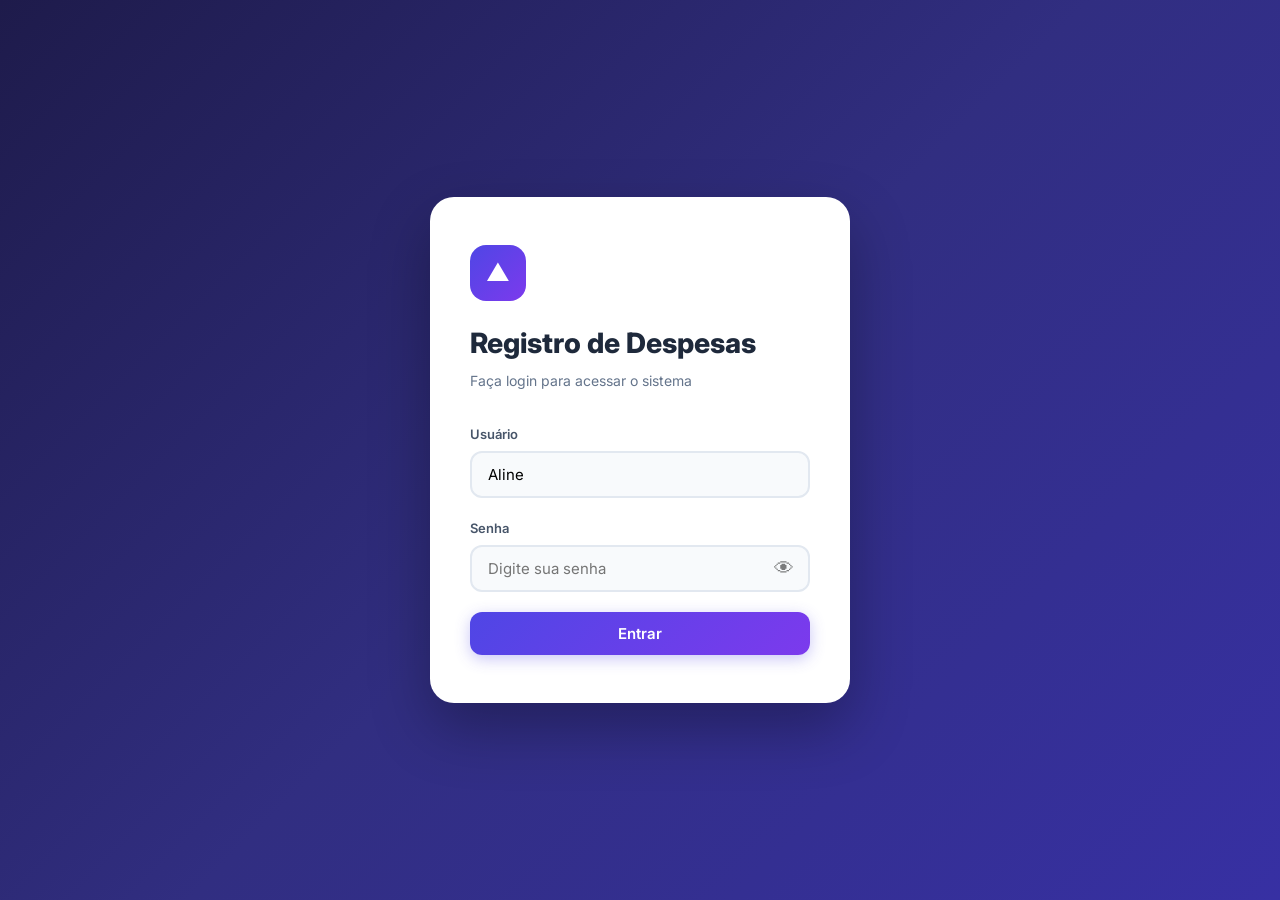
==== public/index.html @ d88d6b4b "feat: sistema de registro de despesas com integracao Google Sheets" ====
<!DOCTYPE html>
<html lang="pt-BR">
<head>
  <meta charset="UTF-8">
  <meta name="viewport" content="width=device-width, initial-scale=1.0">
  <title>Registro de Despesas</title>
  <link rel="preconnect" href="https://fonts.googleapis.com">
  <link href="https://fonts.googleapis.com/css2?family=Inter:wght@300;400;500;600;700;800&display=swap" rel="stylesheet">
  <link rel="stylesheet" href="css/style.css">
</head>
<body>

<div id="loginScreen">
  <div class="login-card">
    <div class="logo">&#9650;</div>
    <h1>Registro de Despesas</h1>
    <p>Faça login para acessar o sistema</p>
    <div class="login-error" id="loginError">Usuário ou senha incorretos.</div>
    <div class="form-group">
      <label>Usuário</label>
      <input type="text" id="loginUser" value="Aline" placeholder="Digite seu usuário" autocomplete="off">
    </div>
    <div class="form-group">
      <label>Senha</label>
      <div class="password-wrapper">
        <input type="password" id="loginPass" placeholder="Digite sua senha" autocomplete="off">
        <button type="button" class="toggle-senha" onclick="toggleSenha()" tabindex="-1">&#128065;</button>
      </div>
    </div>
    <button class="btn btn-primary" id="loginBtn" onclick="fazerLogin()">Entrar</button>
  </div>
</div>

<div id="app">
  <div class="app-header">
    <div class="app-header-inner">
      <h2>&#9650; Registro de Despesas</h2>
      <div class="user-info">
        <span id="userDisplay">Aline</span>
        <button class="btn-logout" onclick="fazerLogout()">Sair</button>
      </div>
    </div>
  </div>

  <div class="container">
    <div class="nav-bar">
      <div class="nav-month">
        <button class="nav-btn" onclick="navegarMes(-1)" title="Mês Anterior">&#9664;</button>
        <span class="month-display" id="monthDisplay">Carregando...</span>
        <button class="nav-btn" onclick="navegarMes(1)" title="Próximo Mês">&#9654;</button>
      </div>
      <div class="nav-info">
        <span class="pagamento-label" id="pagamentoLabel">Pagamento: ---</span>
        <div class="vencimento-group">
          <label>Vencimento:</label>
          <input type="number" id="vencimentoInput" min="1" max="31" onchange="salvarVencimento()">
        </div>
      </div>
    </div>

    <div class="summary-grid" id="summaryGrid">
      <div class="summary-card" id="cardSaldoAnterior">
        <div class="label" id="labelSaldoAnterior">Saldo Anterior</div>
        <div class="value default" id="valueSaldoAnterior">R$ 0,00</div>
      </div>
      <div class="summary-card">
        <div class="label">Total Débito Atual</div>
        <div class="value default" id="valueDebitoAtual">R$ 0,00</div>
      </div>
      <div class="summary-card">
        <div class="label">Total Débito Geral</div>
        <div class="value default" id="valueDebitoGeral">R$ 0,00</div>
      </div>
      <div class="summary-card">
        <div class="label">Total Valor Pago</div>
        <div class="value default" id="valueTotalPago">R$ 0,00</div>
      </div>
    </div>

    <div class="summary-card saldo-pendente" style="margin-bottom:20px;">
      <div class="label">Saldo Pendente</div>
      <div class="value" id="valueSaldoPendente">R$ 0,00</div>
    </div>

    <div class="avulso-section">
      <div class="avulso-header" onclick="toggleAvulso()">
        <h3>Valor Avulso</h3>
        <button class="avulso-toggle" id="avulsoToggle">&#9660;</button>
      </div>
      <div class="avulso-body" id="avulsoBody">
        <div class="avulso-form">
          <div class="form-group">
            <label>Valor (R$)</label>
            <input type="number" id="avulsoValor" step="0.01" min="0" placeholder="0,00">
          </div>
          <div class="form-group">
            <label>Data Pagamento</label>
            <input type="date" id="avulsoData">
          </div>
          <div class="form-group">
            <label>Descrição</label>
            <input type="text" id="avulsoDesc" placeholder="Descrição do avulso">
          </div>
          <div class="form-group" style="flex:0 0 auto;">
            <button class="btn btn-success" onclick="registrarAvulso()">Adicionar</button>
          </div>
        </div>
      </div>
    </div>

    <div class="form-section">
      <h3 id="formTitle">Nova Compra / Empréstimo</h3>
      <input type="hidden" id="editId">
      <div class="form-row">
        <div class="form-group">
          <label>Data da Compra</label>
          <input type="date" id="inputData">
        </div>
        <div class="form-group">
          <label>Descrição</label>
          <input type="text" id="inputDesc" placeholder="Ex: Geladeira, Curso, etc">
        </div>
      </div>
      <div class="form-row">
        <div class="form-group">
          <label>Valor Total (R$)</label>
          <input type="number" id="inputValorTotal" step="0.01" min="0" placeholder="0,00" oninput="calcularValorParcela()">
        </div>
        <div class="form-group">
          <label>Total de Parcelas</label>
          <input type="number" id="inputParcelas" min="1" value="1" oninput="calcularValorParcela()">
        </div>
        <div class="form-group">
          <label>Valor das Parcelas (R$)</label>
          <input type="number" id="inputValorParcela" step="0.01" min="0" placeholder="0,00">
        </div>
      </div>
      <div class="form-row">
        <div class="btn-group">
          <button class="btn btn-primary" id="btnSalvar" onclick="salvarCompra()">Registrar</button>
          <button class="btn btn-secondary" id="btnCancelar" onclick="cancelarEdicao()" style="display:none;">Cancelar</button>
        </div>
      </div>
    </div>

    <div class="table-section">
      <div class="table-header">
        <h3 id="tableTitle">Registros do Mês</h3>
        <span style="font-size:13px;color:#64748b;" id="totalRegistros">0 registro(s)</span>
      </div>
      <div class="table-wrapper">
        <table>
          <thead>
            <tr>
              <th>Data</th>
              <th>Descrição</th>
              <th>Parcela</th>
              <th>Valor</th>
              <th style="text-align:center;">Pago</th>
              <th>Valor Pago</th>
              <th>Data Pagto</th>
              <th style="text-align:center;">Ações</th>
            </tr>
          </thead>
          <tbody id="tabelaParcelas">
            <tr class="vazio-row"><td colspan="8">Nenhum registro para este mês.</td></tr>
          </tbody>
        </table>
      </div>
    </div>
  </div>
</div>

<div class="alert-overlay" id="alertOverlay">
  <div class="alert-box">
    <h3 id="alertTitle">Confirmação</h3>
    <p id="alertMessage">Deseja realmente realizar esta ação?</p>
    <div class="alert-btns">
      <button class="btn btn-secondary" onclick="fecharAlert(false)">Cancelar</button>
      <button class="btn btn-primary" id="alertConfirmBtn" onclick="fecharAlert(true)">Confirmar</button>
    </div>
  </div>
</div>

<div class="loading-overlay" id="loadingOverlay">
  <div class="spinner"></div>
</div>

<div class="toast-container" id="toastContainer"></div>

<script src="js/app.js"></script>
</body>
</html>
---- public/css/style.css ----
*, *::before, *::after { box-sizing: border-box; margin: 0; padding: 0; }
html { font-size: 16px; }
body {
  font-family: 'Inter', -apple-system, system-ui, sans-serif;
  background: #f0f2f5;
  color: #1e293b;
  line-height: 1.6;
  min-height: 100vh;
}
input, button, select, textarea {
  font-family: inherit;
  font-size: inherit;
}
input[type="number"]::-webkit-inner-spin-button,
input[type="number"]::-webkit-outer-spin-button { -webkit-appearance: none; margin: 0; }
input[type="number"] { -moz-appearance: textfield; }

#loginScreen {
  position: fixed; inset: 0;
  display: flex; align-items: center; justify-content: center;
  background: linear-gradient(135deg, #1e1b4b 0%, #312e81 50%, #3730a3 100%);
  z-index: 1000;
}
.login-card {
  background: white;
  border-radius: 24px;
  padding: 48px 40px;
  width: 100%; max-width: 420px;
  margin: 20px;
  box-shadow: 0 25px 60px rgba(0,0,0,0.3);
}
.login-card h1 {
  font-size: 28px; font-weight: 800;
  color: #1e293b; margin-bottom: 4px;
}
.login-card p {
  color: #64748b; font-size: 14px;
  margin-bottom: 32px;
}
.login-card .logo {
  width: 56px; height: 56px;
  background: linear-gradient(135deg, #4f46e5, #7c3aed);
  border-radius: 16px;
  display: flex; align-items: center; justify-content: center;
  font-size: 24px; color: white; margin-bottom: 20px;
}
.form-group { margin-bottom: 20px; }
.form-group label {
  display: block; font-size: 13px; font-weight: 600;
  color: #475569; margin-bottom: 6px;
}
.form-group input {
  width: 100%; padding: 12px 16px;
  border: 2px solid #e2e8f0; border-radius: 12px;
  font-size: 15px; transition: border-color 0.2s;
  background: #f8fafc;
}
.form-group input:focus {
  outline: none; border-color: #4f46e5;
  background: white; box-shadow: 0 0 0 4px rgba(79,70,229,0.1);
}
.password-wrapper {
  display: flex; align-items: center;
  border: 2px solid #e2e8f0; border-radius: 12px;
  background: #f8fafc;
}
.password-wrapper input {
  border: none; border-radius: 12px 0 0 12px;
  background: transparent;
}
.password-wrapper input:focus {
  box-shadow: none;
}
.toggle-senha {
  background: transparent; border: none;
  padding: 0 14px; cursor: pointer; font-size: 20px;
  line-height: 1; opacity: 0.5;
}
.toggle-senha:hover { opacity: 1; }
.btn {
  display: inline-flex; align-items: center; justify-content: center; gap: 8px;
  padding: 12px 24px; border: none; border-radius: 12px;
  font-weight: 600; font-size: 15px; cursor: pointer;
  transition: all 0.2s; text-decoration: none;
}
.btn-primary {
  background: linear-gradient(135deg, #4f46e5, #7c3aed);
  color: white; width: 100%;
  box-shadow: 0 4px 15px rgba(79,70,229,0.3);
}
.btn-primary:hover { transform: translateY(-1px); box-shadow: 0 6px 20px rgba(79,70,229,0.4); }
.btn-primary:active { transform: translateY(0); }
.btn-secondary { background: #e2e8f0; color: #475569; }
.btn-secondary:hover { background: #cbd5e1; }
.btn-success { background: #059669; color: white; }
.btn-success:hover { background: #047857; }
.btn-danger { background: #ef4444; color: white; }
.btn-danger:hover { background: #dc2626; }
.btn-warning { background: #d97706; color: white; }
.btn-warning:hover { background: #b45309; }
.btn-sm { padding: 6px 12px; font-size: 13px; border-radius: 8px; }
.btn-xs { padding: 4px 8px; font-size: 11px; border-radius: 6px; }
.btn-outline {
  background: transparent; border: 2px solid #e2e8f0; color: #475569;
}
.btn-outline:hover { border-color: #4f46e5; color: #4f46e5; }
.login-error {
  background: #fef2f2; border: 1px solid #fecaca;
  color: #dc2626; padding: 10px 16px; border-radius: 10px;
  font-size: 13px; text-align: center; margin-bottom: 16px; display: none;
}

#app { display: none; min-height: 100vh; }
.app-header {
  background: linear-gradient(135deg, #1e1b4b 0%, #312e81 100%);
  padding: 20px 24px; color: white;
  position: sticky; top: 0; z-index: 100;
  box-shadow: 0 4px 20px rgba(0,0,0,0.15);
}
.app-header-inner {
  max-width: 1200px; margin: 0 auto;
  display: flex; align-items: center; justify-content: space-between;
}
.app-header h2 { font-size: 20px; font-weight: 700; }
.app-header .user-info { display: flex; align-items: center; gap: 12px; }
.app-header .user-info span { font-size: 14px; opacity: 0.9; }
.btn-logout {
  background: rgba(255,255,255,0.15); color: white;
  border: 1px solid rgba(255,255,255,0.2);
  padding: 8px 16px; border-radius: 10px; cursor: pointer;
  font-size: 13px; font-weight: 500; transition: all 0.2s;
}
.btn-logout:hover { background: rgba(255,255,255,0.25); }
.container { max-width: 1200px; margin: 0 auto; padding: 20px 24px; }

.nav-bar {
  background: white; border-radius: 16px;
  padding: 16px 24px; margin-bottom: 20px;
  box-shadow: 0 1px 3px rgba(0,0,0,0.06);
  display: flex; align-items: center; justify-content: space-between;
  flex-wrap: wrap; gap: 12px;
}
.nav-month { display: flex; align-items: center; gap: 12px; }
.nav-month .month-display {
  font-size: 18px; font-weight: 700; color: #1e293b;
  min-width: 200px; text-align: center;
}
.nav-btn {
  background: #f1f5f9; border: none;
  width: 40px; height: 40px; border-radius: 12px;
  display: flex; align-items: center; justify-content: center;
  cursor: pointer; font-size: 18px; color: #475569;
  transition: all 0.2s;
}
.nav-btn:hover { background: #e2e8f0; color: #1e293b; }
.nav-btn:disabled { opacity: 0.4; cursor: not-allowed; }
.nav-info { display: flex; align-items: center; gap: 16px; flex-wrap: wrap; }
.nav-info label { font-size: 13px; font-weight: 600; color: #64748b; }
.nav-info input {
  padding: 8px 12px; border: 2px solid #e2e8f0; border-radius: 8px;
  font-size: 14px; width: 60px; text-align: center;
}
.nav-info input:focus { outline: none; border-color: #4f46e5; }
.nav-info .vencimento-group { display: flex; align-items: center; gap: 8px; }
.nav-info .pagamento-label {
  background: #eef2ff; color: #4f46e5;
  padding: 6px 14px; border-radius: 8px;
  font-size: 13px; font-weight: 600;
}

.summary-grid {
  display: grid;
  grid-template-columns: repeat(auto-fit, minmax(200px, 1fr));
  gap: 16px; margin-bottom: 20px;
}
.summary-card {
  background: white; border-radius: 16px;
  padding: 20px; box-shadow: 0 1px 3px rgba(0,0,0,0.06);
}
.summary-card .label {
  font-size: 12px; font-weight: 600; color: #64748b;
  text-transform: uppercase; letter-spacing: 0.5px;
  margin-bottom: 6px;
}
.summary-card .value { font-size: 28px; font-weight: 800; }
.summary-card .value.positive { color: #059669; }
.summary-card .value.negative { color: #dc2626; }
.summary-card .value.default { color: #1e293b; }
.summary-card.saldo-pendente {
  background: linear-gradient(135deg, #4f46e5, #7c3aed);
  color: white;
}
.summary-card.saldo-pendente .label { color: rgba(255,255,255,0.7); }
.summary-card.saldo-pendente .value { color: white; }
.summary-card .sub-text { font-size: 12px; color: #94a3b8; margin-top: 4px; }
.saldo-anterior-positivo .label { color: #059669; }
.saldo-anterior-negativo .label { color: #dc2626; }

.avulso-section {
  background: white; border-radius: 16px;
  padding: 20px 24px; margin-bottom: 20px;
  box-shadow: 0 1px 3px rgba(0,0,0,0.06);
}
.avulso-header { display: flex; align-items: center; gap: 12px; cursor: pointer; }
.avulso-header h3 { font-size: 16px; font-weight: 700; color: #1e293b; flex: 1; }
.avulso-toggle {
  width: 32px; height: 32px; border-radius: 8px;
  background: #f1f5f9; border: none; cursor: pointer;
  display: flex; align-items: center; justify-content: center;
  font-size: 16px; transition: transform 0.2s;
}
.avulso-toggle.open { transform: rotate(180deg); }
.avulso-body {
  margin-top: 16px; padding-top: 16px; border-top: 1px solid #f1f5f9;
  display: none;
}
.avulso-body.open { display: block; }
.avulso-form { display: flex; flex-wrap: wrap; gap: 12px; align-items: flex-end; }
.avulso-form .form-group { margin-bottom: 0; flex: 1; min-width: 140px; }
.avulso-form .form-group input { padding: 10px 14px; font-size: 14px; }

.form-section {
  background: white; border-radius: 16px;
  padding: 24px; margin-bottom: 20px;
  box-shadow: 0 1px 3px rgba(0,0,0,0.06);
}
.form-section h3 {
  font-size: 18px; font-weight: 700; color: #1e293b;
  margin-bottom: 20px;
}
.form-section .form-row {
  display: grid;
  grid-template-columns: repeat(auto-fit, minmax(180px, 1fr));
  gap: 16px; margin-bottom: 16px;
}
.form-section .form-row:last-child { margin-bottom: 0; }
.form-section .form-group { margin-bottom: 0; }
.form-section .form-group input { padding: 10px 14px; font-size: 14px; }
.form-section .btn-group { display: flex; gap: 12px; align-items: flex-end; }
.form-section .btn-group .btn { flex: 1; }

.table-section {
  background: white; border-radius: 16px;
  overflow: hidden; box-shadow: 0 1px 3px rgba(0,0,0,0.06);
  margin-bottom: 24px;
}
.table-header {
  padding: 20px 24px; border-bottom: 1px solid #f1f5f9;
  display: flex; align-items: center; justify-content: space-between;
}
.table-header h3 { font-size: 18px; font-weight: 700; }
.table-wrapper { overflow-x: auto; }
table { width: 100%; border-collapse: collapse; font-size: 14px; }
thead { background: #f8fafc; }
th {
  padding: 12px 16px; text-align: left;
  font-weight: 600; font-size: 12px; color: #64748b;
  text-transform: uppercase; letter-spacing: 0.5px;
  white-space: nowrap;
}
td {
  padding: 12px 16px; border-bottom: 1px solid #f1f5f9;
  vertical-align: middle;
}
tr:hover td { background: #f8fafc; }
tr:last-child td { border-bottom: none; }
.parcela-badge {
  background: #eef2ff; color: #4f46e5;
  padding: 2px 10px; border-radius: 6px;
  font-size: 12px; font-weight: 600;
}
.checkbox-pago { width: 20px; height: 20px; cursor: pointer; accent-color: #059669; }
.td-actions { display: flex; gap: 6px; flex-wrap: nowrap; }
.td-valor-pago { width: 100px; }
.td-valor-pago input {
  width: 100%; padding: 6px 8px; border: 2px solid #e2e8f0;
  border-radius: 6px; font-size: 13px; text-align: right;
}
.td-valor-pago input:focus { outline: none; border-color: #4f46e5; }
.td-valor-pago input[readonly] {
  background: #f8fafc; cursor: default; border-color: transparent;
}
.td-data-pagamento input {
  padding: 6px 8px; border: 2px solid #e2e8f0;
  border-radius: 6px; font-size: 13px;
}
.td-data-pagamento input:disabled { background: #f8fafc; cursor: default; }
.pago-true td { background: #f0fdf4; }
.pago-true:hover td { background: #dcfce7; }
.vazio-row td {
  text-align: center; color: #94a3b8; padding: 40px;
  font-style: italic;
}

.alert-overlay {
  position: fixed; inset: 0; z-index: 9999;
  background: rgba(0,0,0,0.5);
  display: none; align-items: center; justify-content: center;
  backdrop-filter: blur(4px);
}
.alert-overlay.show { display: flex; }
.alert-box {
  background: white; border-radius: 20px;
  padding: 32px; max-width: 400px; width: 90%;
  box-shadow: 0 25px 60px rgba(0,0,0,0.2);
  text-align: center;
}
.alert-box h3 { font-size: 20px; font-weight: 700; margin-bottom: 8px; }
.alert-box p { color: #64748b; font-size: 15px; margin-bottom: 24px; }
.alert-box .alert-btns { display: flex; gap: 12px; justify-content: center; }
.alert-box .alert-btns .btn { min-width: 100px; }

.toast-container {
  position: fixed; bottom: 24px; right: 24px; z-index: 10000;
  display: flex; flex-direction: column; gap: 8px;
}
.toast {
  background: #1e293b; color: white; padding: 14px 20px;
  border-radius: 12px; font-size: 14px; font-weight: 500;
  box-shadow: 0 10px 30px rgba(0,0,0,0.2);
  animation: slideIn 0.3s ease;
  max-width: 360px;
}
.toast.success { background: #059669; }
.toast.error { background: #dc2626; }
.toast.info { background: #4f46e5; }
@keyframes slideIn {
  from { transform: translateX(100%); opacity: 0; }
  to { transform: translateX(0); opacity: 1; }
}

.loading-overlay {
  position: fixed; inset: 0; z-index: 9998;
  background: rgba(255,255,255,0.7);
  display: none; align-items: center; justify-content: center;
  backdrop-filter: blur(2px);
}
.loading-overlay.show { display: flex; }
.spinner {
  width: 48px; height: 48px; border: 4px solid #e2e8f0;
  border-top-color: #4f46e5; border-radius: 50%;
  animation: spin 0.8s linear infinite;
}
@keyframes spin { to { transform: rotate(360deg); } }

@media (max-width: 768px) {
  .container { padding: 12px 16px; }
  .nav-bar { padding: 12px 16px; flex-direction: column; }
  .nav-month { width: 100%; justify-content: center; }
  .nav-info { width: 100%; justify-content: center; }
  .summary-grid { grid-template-columns: repeat(2, 1fr); gap: 10px; }
  .summary-card { padding: 16px; }
  .summary-card .value { font-size: 22px; }
  .form-section .form-row { grid-template-columns: 1fr 1fr; }
  .form-section .form-row .btn-group { grid-column: span 2; }
  .table-header { flex-direction: column; gap: 8px; align-items: flex-start; }
  th, td { padding: 10px 12px; font-size: 13px; }
  .td-actions { flex-direction: column; }
  .login-card { padding: 32px 24px; }
  .avulso-form { flex-direction: column; }
  .avulso-form .form-group { min-width: 100%; }
}
@media (max-width: 480px) {
  .summary-grid { grid-template-columns: 1fr; }
  .form-section .form-row { grid-template-columns: 1fr; }
  .form-section .form-row .btn-group { grid-column: span 1; }
  .app-header-inner { flex-direction: column; gap: 8px; }
  .nav-info { flex-wrap: wrap; }
}
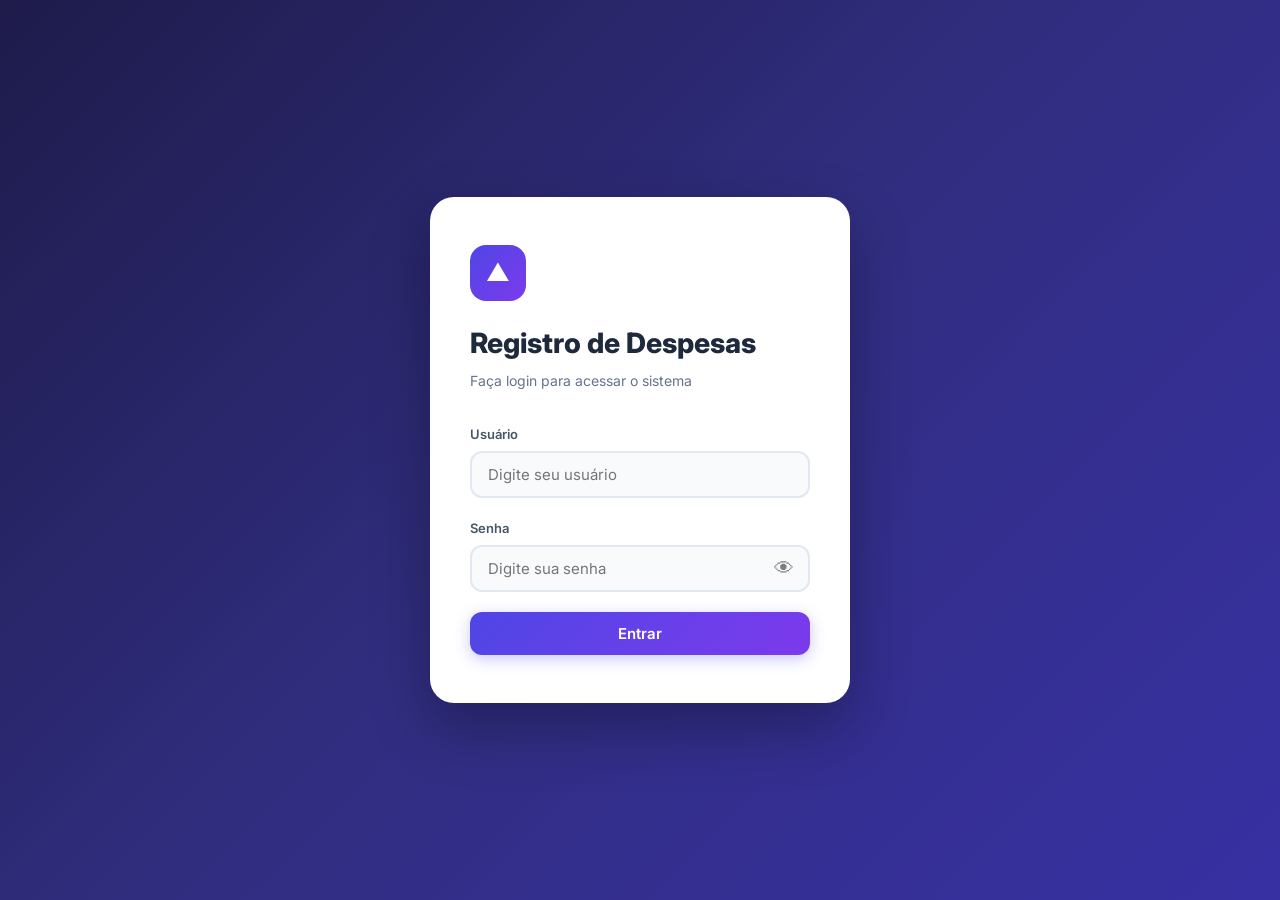
==== commit 9029f6fe: "Migração para JSONP + frontend separado - public/index.html, public/css/style.css, public/js/app.js " ====
--- a/public/index.html
+++ b/public/index.html
@@ -18,7 +18,7 @@
     <div class="login-error" id="loginError">Usuário ou senha incorretos.</div>
     <div class="form-group">
       <label>Usuário</label>
-      <input type="text" id="loginUser" value="Aline" placeholder="Digite seu usuário" autocomplete="off">
+      <input type="text" id="loginUser" placeholder="Digite seu usuário" autocomplete="off">
     </div>
     <div class="form-group">
       <label>Senha</label>
